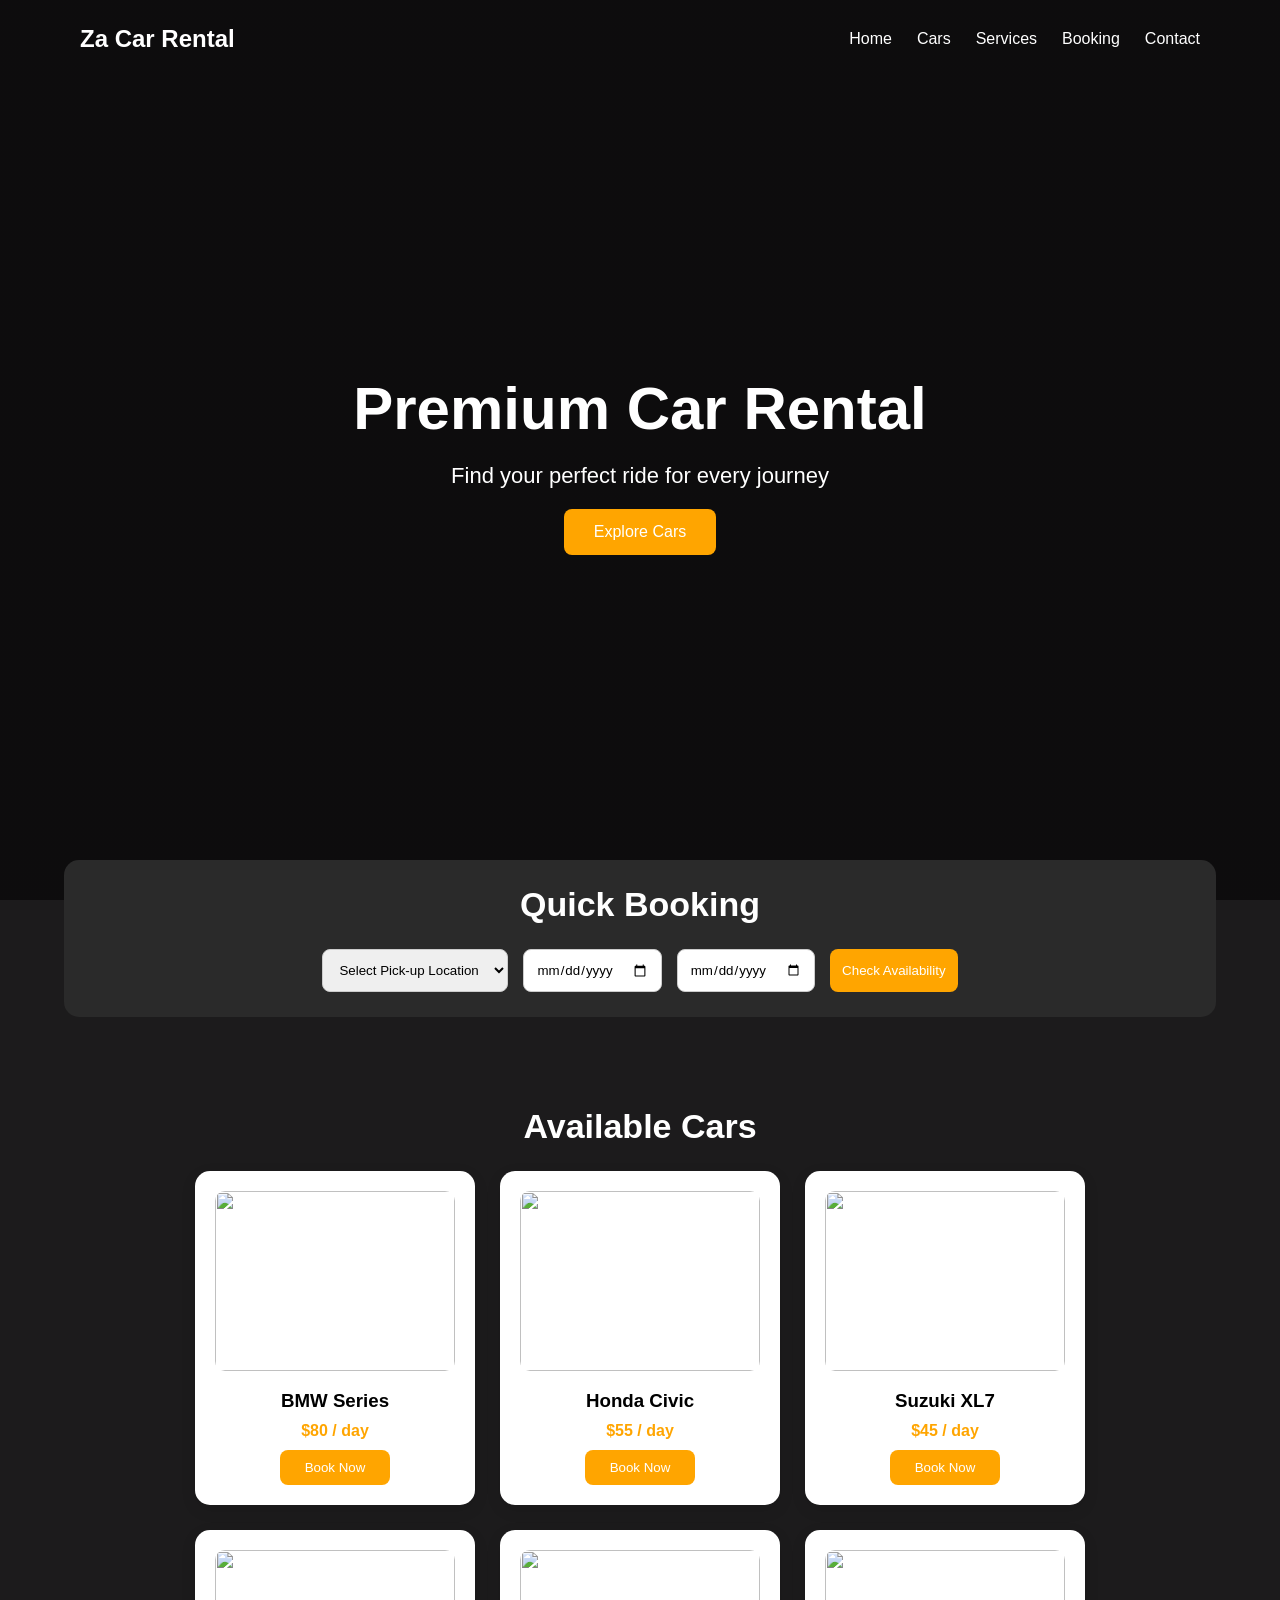
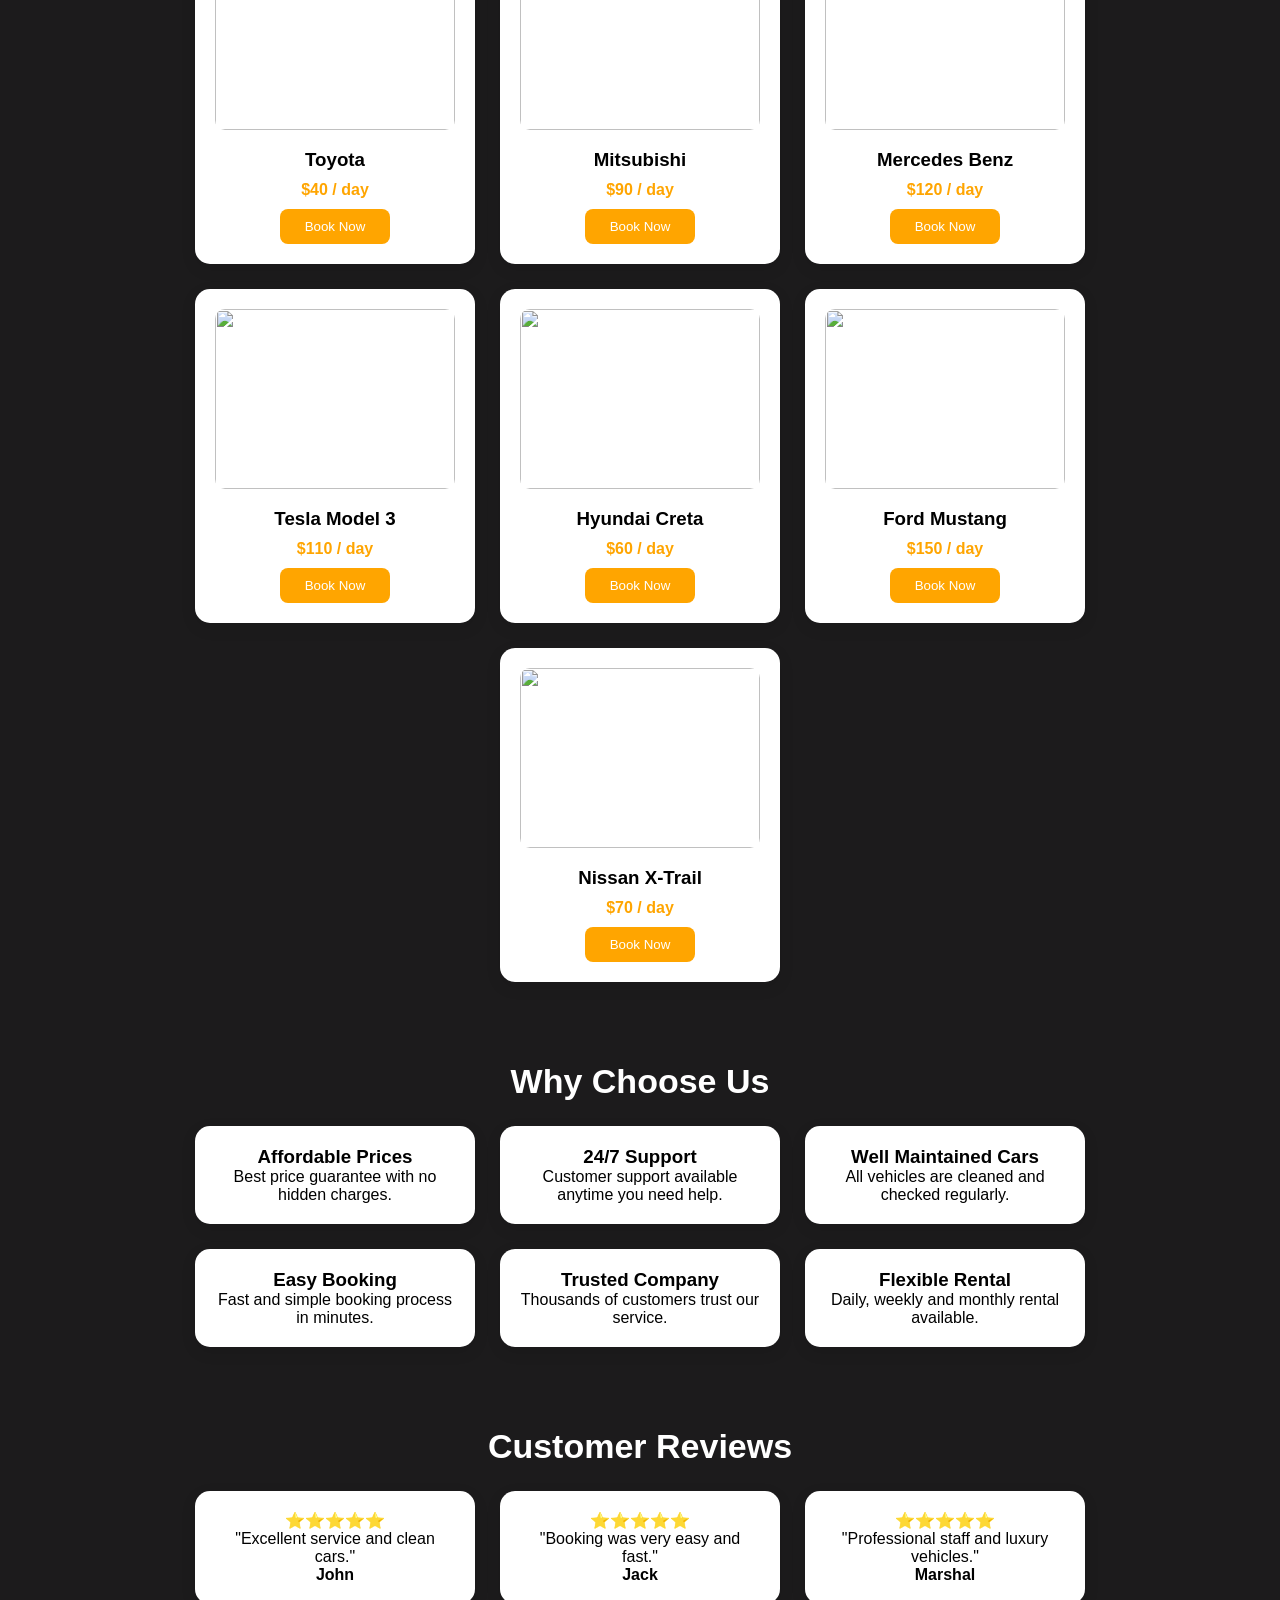
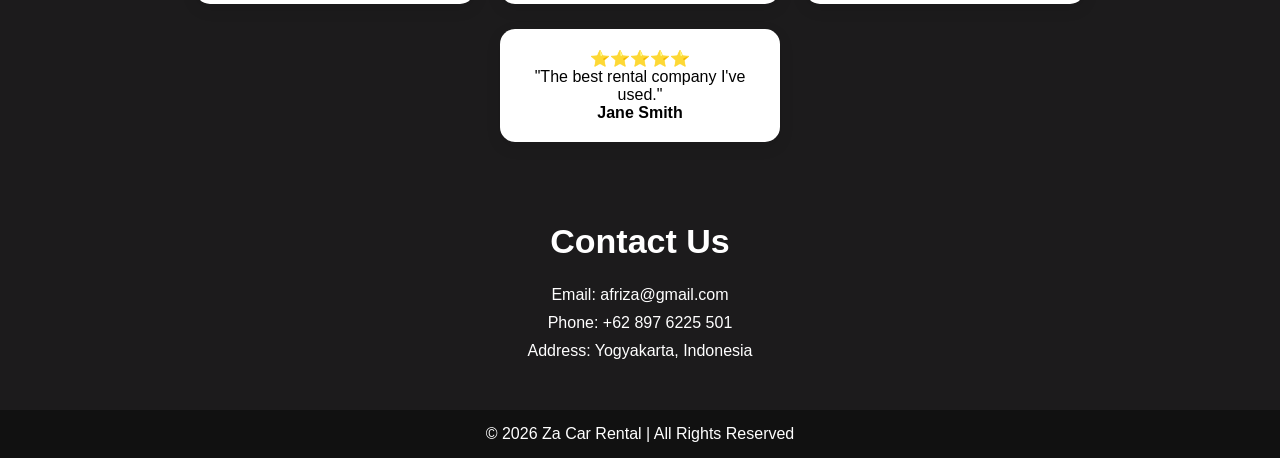
==== car rental/index.html @ e694e7f2 "up origin" ====
<!DOCTYPE html>
<html lang="en">
<head>
    <meta charset="UTF-8">
    <meta name="viewport" content="width=device-width, initial-scale=1.0">
    <title>Za Car Rental</title>
    <link rel="stylesheet" href="style.css">
</head>
<body>

    <header class="header" id="home">
        <nav class="navbar">
            <h2>Za Car Rental</h2>
            <ul>
                <li><a href="#home">Home</a></li>
                <li><a href="#cars">Cars</a></li>
                <li><a href="#services">Services</a></li>
                <li><a href="#booking">Booking</a></li>
                <li><a href="#contact">Contact</a></li>
            </ul>
        </nav>

        <div class="hero-text">
            <h1>Premium Car Rental</h1>
            <p>Find your perfect ride for every journey</p>
            <a href="#cars" class="btn">Explore Cars</a>
        </div>
    </header>

<section class="booking" id="booking">
    <h2>Quick Booking</h2>
    <form class="booking-form">
        <select>
            <option>Select Pick-up Location</option>
            <option>Jakarta</option>
            <option>Bandung</option>
            <option>Yogyakarta</option>
            <option>Surabaya</option>
            <option>Bali</option>
        </select>

        <input type="date">
        <input type="date">

        <button type="submit">Check Availability</button>
    </form>
</section>

    <section class="cars" id="cars">
    <h2>Available Cars</h2>
    <div class="car-container">

        <div class="car-card">
            <img src="https://i.pinimg.com/1200x/52/d0/04/52d0046f0a6f9ae4bca556b93076c8df.jpg">
            <h3>BMW Series</h3>
            <p>$80 / day</p>
            <button onclick="alert('BMW Series booked successfully!')">Book Now</button>
            
        </div>

        <div class="car-card">
            <img src="https://i.pinimg.com/736x/ff/33/56/ff3356910c55b72fffeba8c04bb2ec44.jpg">
            <h3>Honda Civic</h3>
            <p>$55 / day</p>
           <button onclick="alert('Honda Civic booked successfully!')">Book Now</button>
        </div>

        <div class="car-card">
            <img src="https://i.pinimg.com/1200x/26/93/af/2693afe379cabbe2db4113e898ec0c78.jpg">
            <h3>Suzuki XL7</h3>
            <p>$45 / day</p>
           <button onclick="alert('Suzuki XL7 booked successfully!')">Book Now</button>
        </div>

        <div class="car-card">
            <img src="https://i.pinimg.com/736x/4f/5f/26/4f5f261c83f4a768e4d0e08fd2d95027.jpg">
            <h3>Toyota</h3>
            <p>$40 / day</p>
           <button onclick="alert('Toyota booked successfully!')">Book Now</button>
        </div>

        <div class="car-card">
            <img src="https://i.pinimg.com/1200x/d4/f8/ac/d4f8aca9915abef92b79d70683bbf907.jpg">
            <h3>Mitsubishi</h3>
            <p>$90 / day</p>
            <button onclick="alert('Mitsubishi booked successfully!')">Book Now</button>
        </div>

        <div class="car-card">
            <img src="https://i.pinimg.com/1200x/0b/d7/d7/0bd7d7ee2fa595d10774d097e42bb8bd.jpg">
            <h3>Mercedes Benz</h3>
            <p>$120 / day</p>
            <button onclick="alert('Mercedes Benz booked successfully!')">Book Now</button>
        </div>

        <div class="car-card">
            <img src="https://i.pinimg.com/736x/ae/ae/bd/aeaebd758c62833c7ccf1ef08a60a58f.jpg">
            <h3>Tesla Model 3</h3>
            <p>$110 / day</p>
            <button onclick="alert('Tesla Model 3 booked successfully!')">Book Now</button>
        </div>

        <div class="car-card">
            <img src="https://i.pinimg.com/736x/7d/51/5b/7d515b77a3e1d7b770fdcef6eceef6e4.jpg">
            <h3>Hyundai Creta</h3>
            <p>$60 / day</p>
            <button onclick="alert('Hyundai Creta booked successfully!')">Book Now</button>
        </div>

        <div class="car-card">
            <img src="https://i.pinimg.com/736x/fa/91/0b/fa910b2b470ae5e832f7f7ee55b2037e.jpg">
            <h3>Ford Mustang</h3>
            <p>$150 / day</p>
            <button onclick="alert('Ford Mustang booked successfully!')">Book Now</button>
        </div>

        <div class="car-card">
            <img src="https://i.pinimg.com/736x/a1/1d/26/a11d2679509164279cbe3df65de00b89.jpg">
            <h3>Nissan X-Trail</h3>
            <p>$70 / day</p>
            <button onclick="alert('Nissan X-Trail booked successfully!')">Book Now</button>
        </div>

    </div>
</section>

    <section class="services" id="services">
        <h2>Why Choose Us</h2>
        <div class="service-container">

            <div class="service-box">
                <h3>Affordable Prices</h3>
                <p>Best price guarantee with no hidden charges.</p>
            </div>

            <div class="service-box">
                <h3>24/7 Support</h3>
                <p>Customer support available anytime you need help.</p>
            </div>

            <div class="service-box">
                <h3>Well Maintained Cars</h3>
                <p>All vehicles are cleaned and checked regularly.</p>
            </div>

            <div class="service-box">
                <h3>Easy Booking</h3>
                <p>Fast and simple booking process in minutes.</p>
            </div>

            <div class="service-box">
                <h3>Trusted Company</h3>
                <p>Thousands of customers trust our service.</p>
            </div>

            <div class="service-box">
                <h3>Flexible Rental</h3>
                <p>Daily, weekly and monthly rental available.</p>
            </div>

        </div>
    </section>

    <section class="testimonials">
        <h2>Customer Reviews</h2>
        <div class="testimonial-container">

            <div class="testimonial">
                <p>⭐⭐⭐⭐⭐</p>
                <p>"Excellent service and clean cars."</p>
                <h4>John</h4>
            </div>

            <div class="testimonial">
                <p>⭐⭐⭐⭐⭐</p>
                <p>"Booking was very easy and fast."</p>
                <h4>Jack</h4>
            </div>

            <div class="testimonial">
                <p>⭐⭐⭐⭐⭐</p>
                <p>"Professional staff and luxury vehicles."</p>
                <h4>Marshal</h4>
            </div>

            <div class="testimonial">
                <p>⭐⭐⭐⭐⭐</p>
                <p>"The best rental company I've used."</p>
                <h4>Jane Smith</h4>
            </div>

        </div>
    </section>

    <section class="contact" id="contact">
        <h2>Contact Us</h2>
        <p>Email: afriza@gmail.com</p>
        <p>Phone: +62 897 6225 501</p>
        <p>Address: Yogyakarta, Indonesia</p>
    </section>

    <footer>
        <p>© 2026 Za Car Rental | All Rights Reserved</p>
    </footer>

</body>
</html>
---- car rental/style.css ----
* {
    margin: 0;
    padding: 0;
    box-sizing: border-box;
    font-family: Arial, sans-serif;
    scroll-behavior: smooth;
}

body {
    background: #1c1b1c;
    color: white;
}

.header {
    height: 100vh;
    background: linear-gradient(rgba(0,0,0,0.55), rgba(0,0,0,0.55)),
    url("https://i.pinimg.com/1200x/66/0e/ca/660eca65c7490adbf8cb41939bd72bbc.jpg");
    background-size: cover;
    background-position: center center;
    background-repeat: no-repeat;
    color: white;
    display: flex;
    flex-direction: column;
}

.navbar {
    display: flex;
    justify-content: space-between;
    align-items: center;
    padding: 25px 80px;
}

.navbar ul {
    display: flex;
    gap: 25px;
    list-style: none;
}

.navbar a {
    color: white;
    text-decoration: none;
    transition: 0.3s;
}

.navbar a:hover {
    color: orange;
}

.hero-text {
    flex: 1;
    display: flex;
    flex-direction: column;
    justify-content: center;
    align-items: center;
    margin-top: -50px;
    text-align: center;
}

.hero-text h1 {
    font-size: 60px;
}

.hero-text p {
    margin: 20px 0;
    font-size: 22px;
}

.btn {
    background: orange;
    color: white;
    padding: 14px 30px;
    border-radius: 8px;
    text-decoration: none;
}

.booking h2,
.cars h2,
.services h2,
.testimonials h2,
.contact h2 {
    margin-bottom: 25px;
    font-size: 34px;
    text-align: center;
    color: white;
}

.booking {
    background: #2a2a2a;
    color: white;
    width: 90%;
    margin: -40px auto 50px;
    padding: 25px;
    border-radius: 15px;
    text-align: center;
}

.booking-form {
    display: flex;
    gap: 15px;
    justify-content: center;
    flex-wrap: wrap;
}

.booking-form input,
.booking-form select,
.booking-form button {
    padding: 12px;
    border-radius: 8px;
    border: 1px solid #ccc;
}

.booking-form button {
    background: orange;
    color: white;
    border: none;
    cursor: pointer;
}

.cars,
.services,
.testimonials,
.contact {
    padding: 40px 60px;
    text-align: center;
}

.car-container,
.service-container,
.testimonial-container {
    display: flex;
    gap: 25px;
    justify-content: center;
    flex-wrap: wrap;
}

.car-card,
.service-box,
.testimonial {
    background: white;
    color: black;
    width: 280px;
    border-radius: 15px;
    padding: 20px;
    box-shadow: 0 5px 15px rgba(0,0,0,0.1);
    transition: 0.3s;
}

.car-card:hover,
.service-box:hover,
.testimonial:hover {
    transform: translateY(-8px);
}

.car-card img {
    width: 100%;
    height: 180px;
    object-fit: cover;
    border-radius: 10px;
}

.car-card h3 {
    margin-top: 15px;
}

.car-card p {
    color: orange;
    font-weight: bold;
    margin: 10px 0;
}

.car-card button {
    background: orange;
    color: white;
    padding: 10px 25px;
    border: none;
    border-radius: 8px;
    cursor: pointer;
}

.contact {
    background: #1c1b1c;
    color: white;
}

.contact p {
    margin: 10px 0;
}

footer {
    background: #111;
    color: white;
    text-align: center;
    padding: 15px;
}
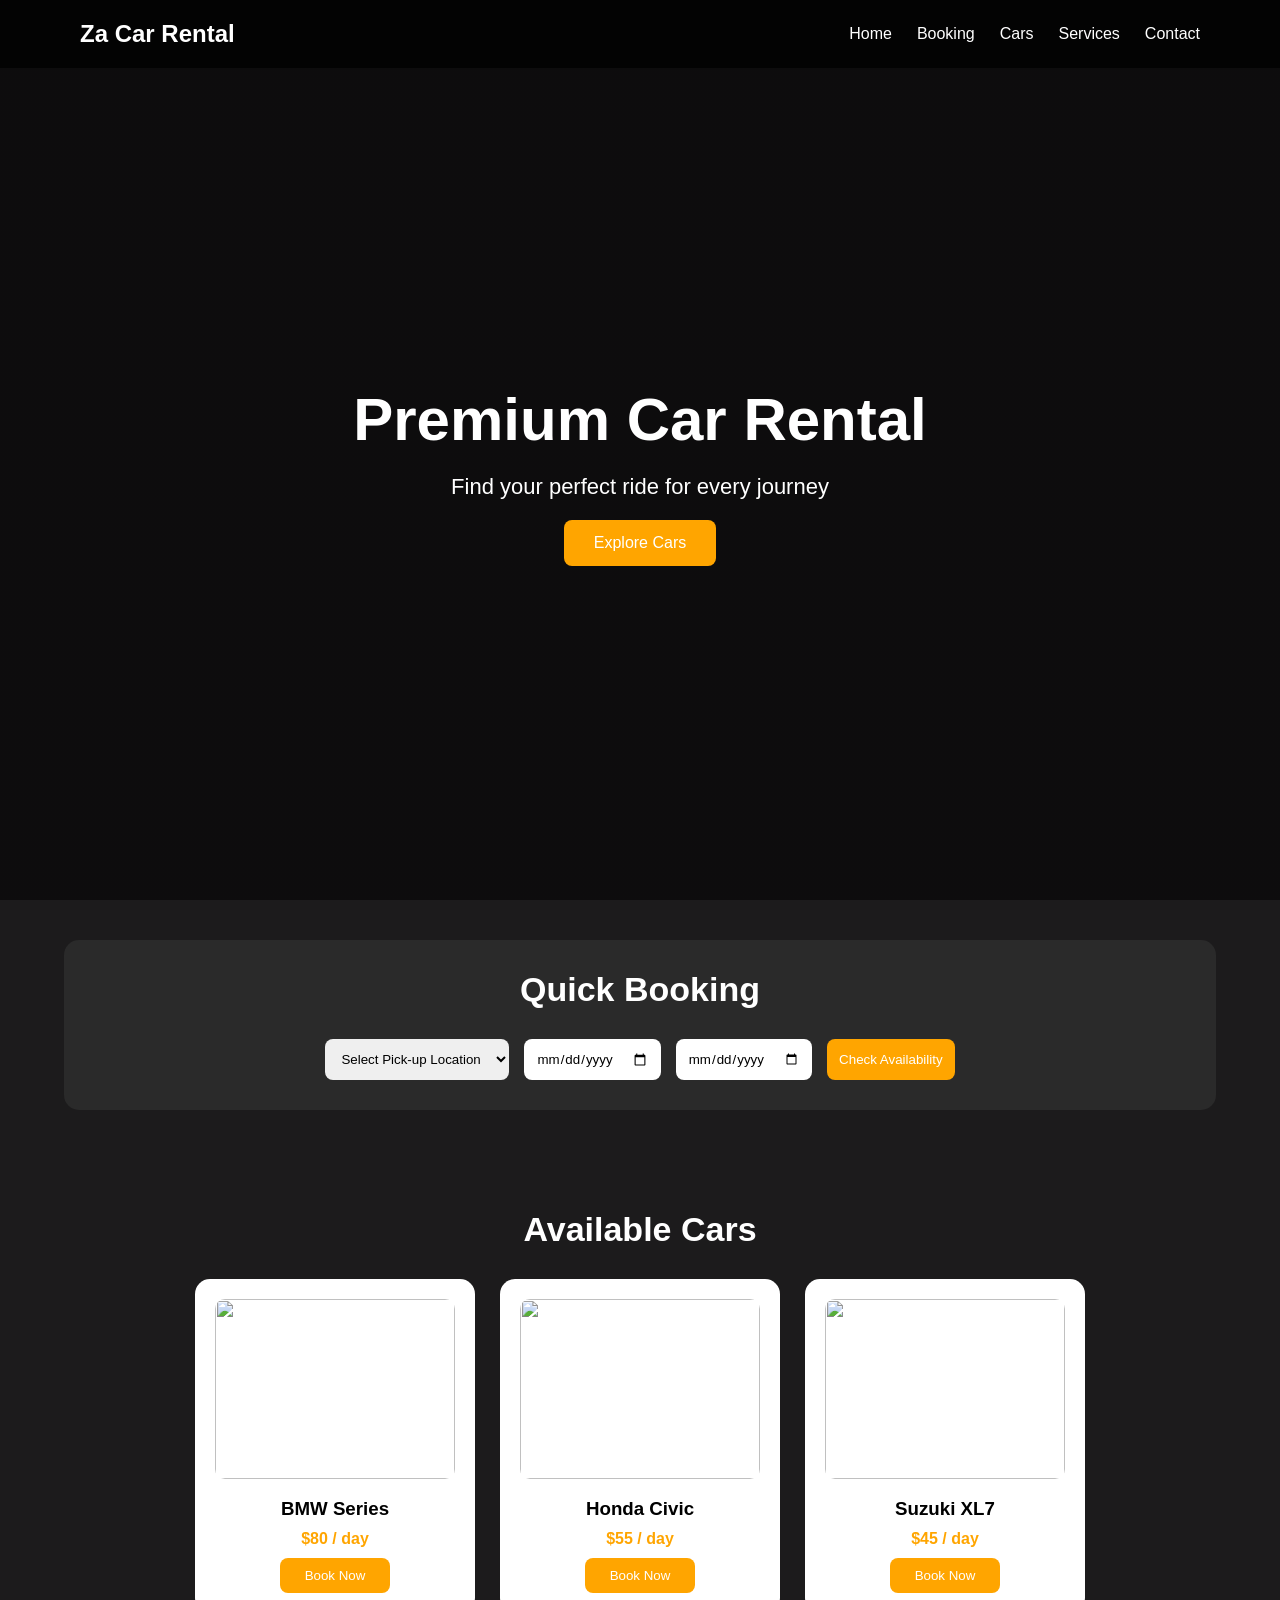
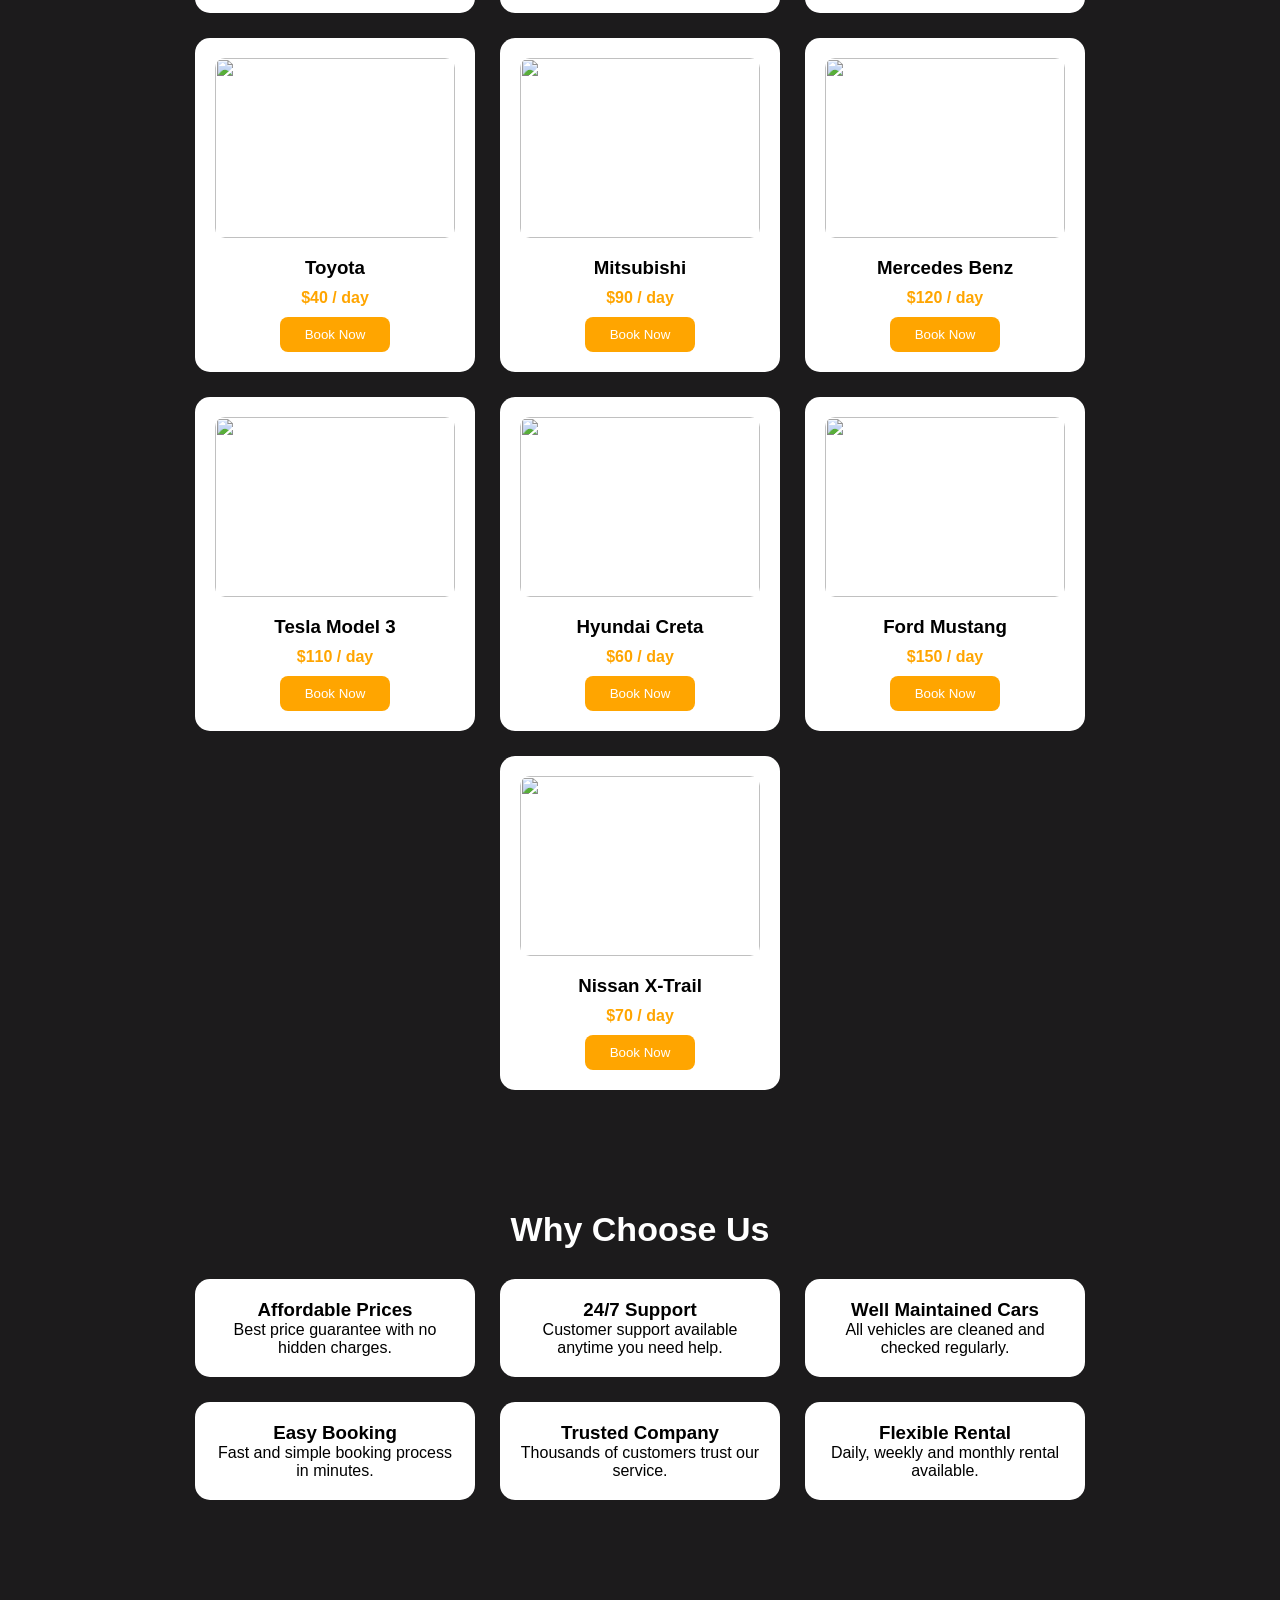
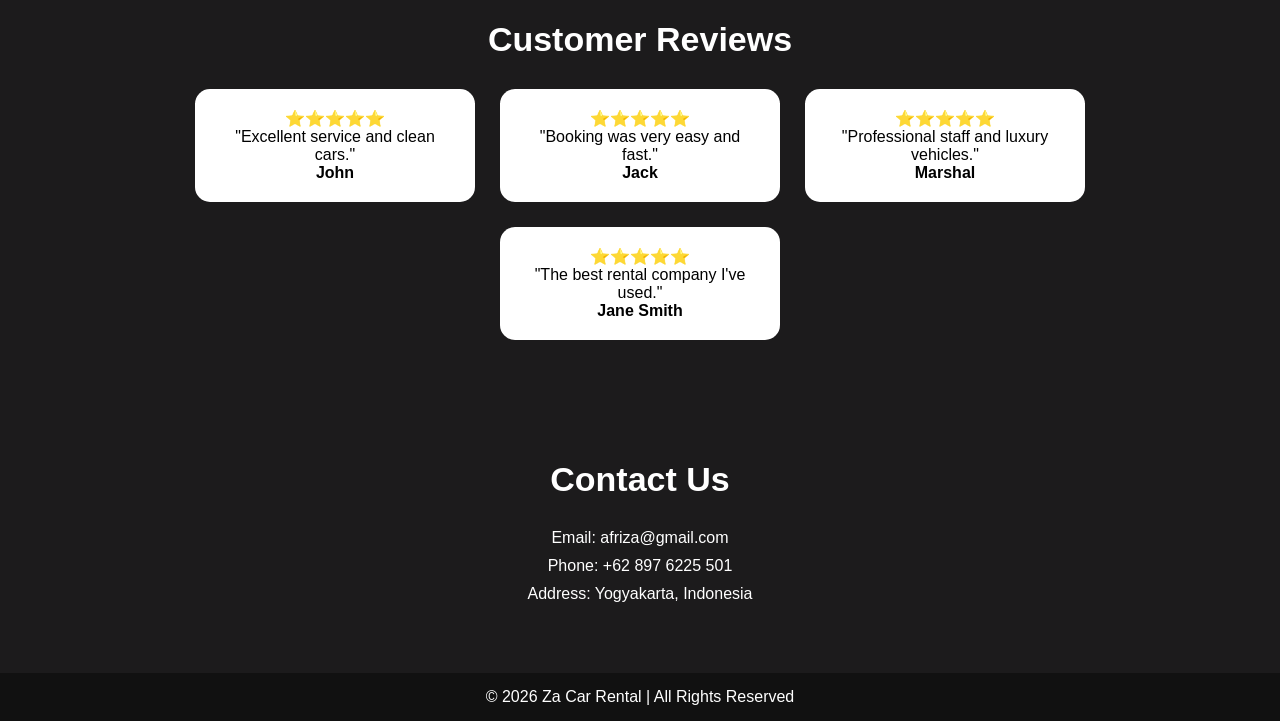
==== commit 0f13b125: "up origin" ====
--- a/car rental/index.html
+++ b/car rental/index.html
@@ -13,9 +13,9 @@
             <h2>Za Car Rental</h2>
             <ul>
                 <li><a href="#home">Home</a></li>
+                <li><a href="#booking">Booking</a></li>
                 <li><a href="#cars">Cars</a></li>
                 <li><a href="#services">Services</a></li>
-                <li><a href="#booking">Booking</a></li>
                 <li><a href="#contact">Contact</a></li>
             </ul>
         </nav>
@@ -27,24 +27,24 @@
         </div>
     </header>
 
-<section class="booking" id="booking">
-    <h2>Quick Booking</h2>
-    <form class="booking-form">
-        <select>
-            <option>Select Pick-up Location</option>
-            <option>Jakarta</option>
-            <option>Bandung</option>
-            <option>Yogyakarta</option>
-            <option>Surabaya</option>
-            <option>Bali</option>
-        </select>
-
-        <input type="date">
-        <input type="date">
-
-        <button type="submit">Check Availability</button>
-    </form>
-</section>
+    <section class="booking" id="booking">
+        <h2>Quick Booking</h2>
+        <form class="booking-form">
+            <select>
+                <option>Select Pick-up Location</option>
+                <option>Jakarta</option>
+                <option>Bandung</option>
+                <option>Yogyakarta</option>
+                <option>Surabaya</option>
+                <option>Bali</option>
+            </select>
+
+            <input type="date">
+            <input type="date">
+
+            <button type="submit">Check Availability</button>
+        </form>
+    </section>
 
     <section class="cars" id="cars">
     <h2>Available Cars</h2>
--- a/car rental/style.css
+++ b/car rental/style.css
@@ -3,6 +3,9 @@
     padding: 0;
     box-sizing: border-box;
     font-family: Arial, sans-serif;
+}
+
+html {
     scroll-behavior: smooth;
 }
 
@@ -16,18 +19,22 @@
     background: linear-gradient(rgba(0,0,0,0.55), rgba(0,0,0,0.55)),
     url("https://i.pinimg.com/1200x/66/0e/ca/660eca65c7490adbf8cb41939bd72bbc.jpg");
     background-size: cover;
-    background-position: center center;
+    background-position: center;
     background-repeat: no-repeat;
-    color: white;
     display: flex;
     flex-direction: column;
 }
 
 .navbar {
+    position: fixed;
+    top: 0;
+    width: 100%;
+    background: rgba(0,0,0,0.7);
     display: flex;
     justify-content: space-between;
     align-items: center;
-    padding: 25px 80px;
+    padding: 20px 80px;
+    z-index: 1000;
 }
 
 .navbar ul {
@@ -52,7 +59,7 @@
     flex-direction: column;
     justify-content: center;
     align-items: center;
-    margin-top: -50px;
+    margin-top: 50px;
     text-align: center;
 }
 
@@ -73,31 +80,25 @@
     text-decoration: none;
 }
 
-.booking h2,
-.cars h2,
-.services h2,
-.testimonials h2,
-.contact h2 {
-    margin-bottom: 25px;
+section h2 {
+    color: white;
+    text-align: center;
+    margin-bottom: 30px;
     font-size: 34px;
-    text-align: center;
-    color: white;
 }
 
 .booking {
     background: #2a2a2a;
-    color: white;
     width: 90%;
-    margin: -40px auto 50px;
-    padding: 25px;
+    margin: 40px auto;
+    padding: 30px;
     border-radius: 15px;
-    text-align: center;
 }
 
 .booking-form {
     display: flex;
+    justify-content: center;
     gap: 15px;
-    justify-content: center;
     flex-wrap: wrap;
 }
 
@@ -106,13 +107,12 @@
 .booking-form button {
     padding: 12px;
     border-radius: 8px;
-    border: 1px solid #ccc;
+    border: none;
 }
 
 .booking-form button {
     background: orange;
     color: white;
-    border: none;
     cursor: pointer;
 }
 
@@ -120,16 +120,15 @@
 .services,
 .testimonials,
 .contact {
-    padding: 40px 60px;
-    text-align: center;
+    padding: 60px;
 }
 
 .car-container,
 .service-container,
 .testimonial-container {
     display: flex;
+    justify-content: center;
     gap: 25px;
-    justify-content: center;
     flex-wrap: wrap;
 }
 
@@ -141,7 +140,7 @@
     width: 280px;
     border-radius: 15px;
     padding: 20px;
-    box-shadow: 0 5px 15px rgba(0,0,0,0.1);
+    text-align: center;
     transition: 0.3s;
 }
 
@@ -154,8 +153,8 @@
 .car-card img {
     width: 100%;
     height: 180px;
+    border-radius: 10px;
     object-fit: cover;
-    border-radius: 10px;
 }
 
 .car-card h3 {
@@ -178,17 +177,35 @@
 }
 
 .contact {
-    background: #1c1b1c;
-    color: white;
+    text-align: center;
 }
 
 .contact p {
     margin: 10px 0;
 }
 
+
+.customer-service {
+    margin-top: 30px;
+    background: #2a2a2a;
+    padding: 25px;
+    border-radius: 15px;
+    width: 350px;
+    margin-left: auto;
+    margin-right: auto;
+}
+
+.customer-service h3 {
+    color: orange;
+    margin-bottom: 15px;
+}
+
+.customer-service p {
+    margin: 8px 0;
+}
+
 footer {
     background: #111;
-    color: white;
     text-align: center;
     padding: 15px;
 }
